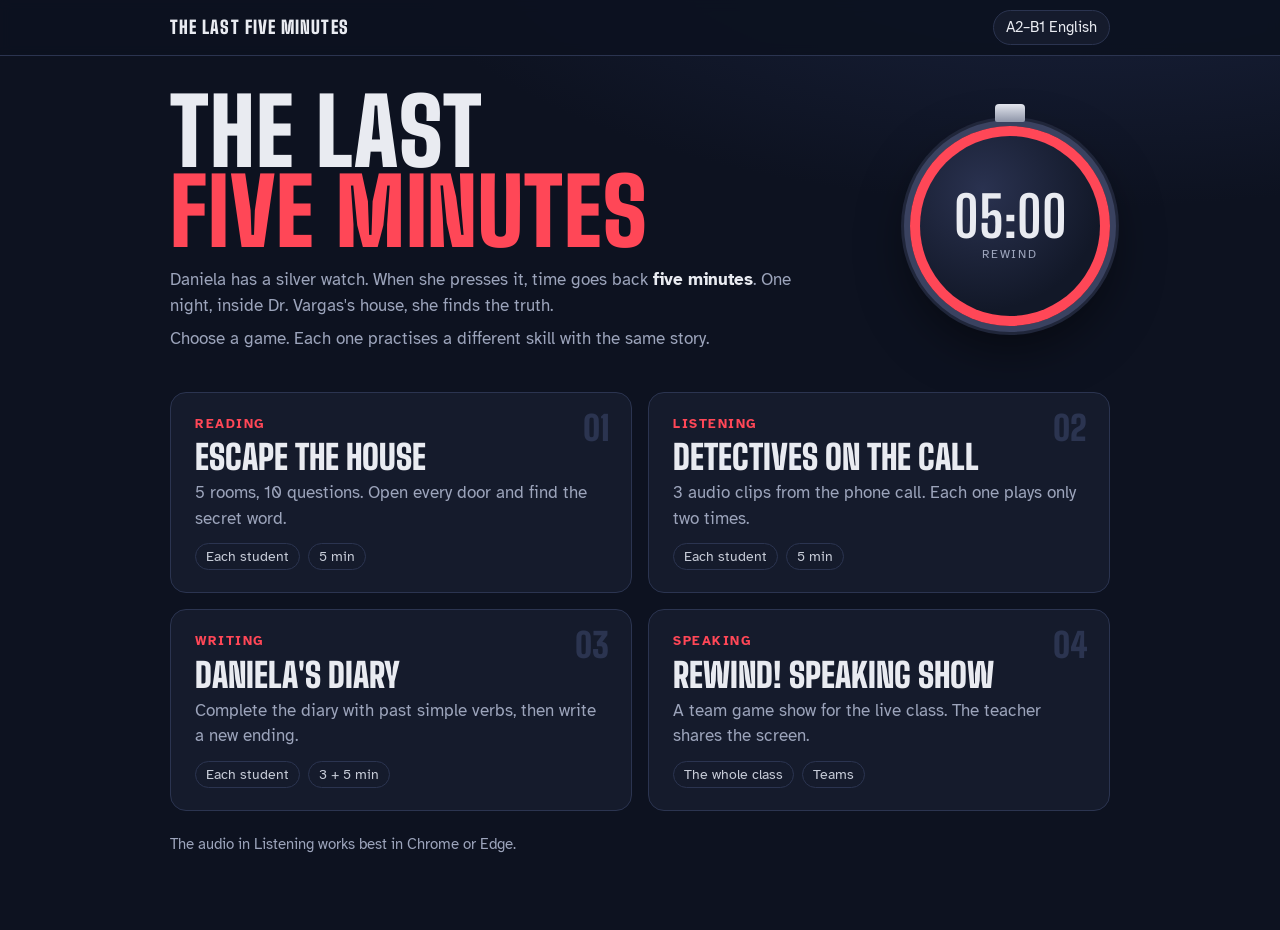
==== index.html @ 0d75cebb "The Last Five Minutes: four English games as a static site Reading, Listening, Writing and Speaking " ====
<!DOCTYPE html>
<html lang="en">
<head>
<meta charset="utf-8">
<meta name="viewport" content="width=device-width, initial-scale=1">
<title>The Last Five Minutes · English games</title>
<meta name="description" content="Four English games (Reading, Listening, Writing, Speaking) for A2–B1 students, based on the short story The Last Five Minutes.">
<link rel="preconnect" href="https://fonts.googleapis.com">
<link rel="preconnect" href="https://fonts.gstatic.com" crossorigin>
<link href="https://fonts.googleapis.com/css2?family=Big+Shoulders+Display:wght@500;700;900&family=Atkinson+Hyperlegible:ital,wght@0,400;0,700;1,400&display=swap" rel="stylesheet">
<meta name="theme-color" content="#0d1220">
<link rel="icon" href="img/favicon.svg" type="image/svg+xml">
<link rel="stylesheet" href="css/style.css">
<link rel="stylesheet" href="css/home.css">
</head>
<body class="home">
<div class="bar">
  <div class="wrap">
    <span class="brand">The Last Five Minutes</span>
    <span class="chip">A2–B1 English</span>
  </div>
</div>

<div class="wrap">
  <header class="hero">
    <div>
      <h1>The last <span>five minutes</span></h1>
      <p>Daniela has a silver watch. When she presses it, time goes back <strong>five minutes</strong>. One night, inside Dr. Vargas's house, she finds the truth.</p>
      <p>Choose a game. Each one practises a different skill with the same story.</p>
    </div>
    <div class="dial-box" aria-hidden="true">
      <div class="dial" style="--p:1"><div class="dial-face"><div><div class="dial-time">05:00</div><div class="dial-label">Rewind</div></div></div></div>
    </div>
  </header>

  <nav class="games" aria-label="Games">
    <a class="game" href="reading.html">
      <span class="num">01</span>
      <span class="skill">Reading</span>
      <span class="name">Escape the house</span>
      <span class="desc">5 rooms, 10 questions. Open every door and find the secret word.</span>
      <span class="meta-row"><span>Each student</span><span>5 min</span></span>
    </a>
    <a class="game" href="listening.html">
      <span class="num">02</span>
      <span class="skill">Listening</span>
      <span class="name">Detectives on the call</span>
      <span class="desc">3 audio clips from the phone call. Each one plays only two times.</span>
      <span class="meta-row"><span>Each student</span><span>5 min</span></span>
    </a>
    <a class="game" href="writing.html">
      <span class="num">03</span>
      <span class="skill">Writing</span>
      <span class="name">Daniela's diary</span>
      <span class="desc">Complete the diary with past simple verbs, then write a new ending.</span>
      <span class="meta-row"><span>Each student</span><span>3 + 5 min</span></span>
    </a>
    <a class="game" href="speaking.html">
      <span class="num">04</span>
      <span class="skill">Speaking</span>
      <span class="name">Rewind! Speaking show</span>
      <span class="desc">A team game show for the live class. The teacher shares the screen.</span>
      <span class="meta-row"><span>The whole class</span><span>Teams</span></span>
    </a>
  </nav>

  <p class="foot">The audio in Listening works best in Chrome or Edge.</p>
</div>
</body>
</html>
---- css/style.css ----
/* Plan: one night-time world (Dr. Vargas's house after dark). Silver watch dial is the hero.
   Camera-red is the single loud accent: the watch, REWIND and "caught" moments. Layout: one left-aligned column, tabs as numbered missions. */
:root{
  --ink:#0d1220;
  --panel:#151b2c;
  --panel-2:#1c2438;
  --line:#2b3450;
  --text:#e9ebf1;
  --muted:#9ca4bb;
  --steel:#c7ccd8;
  --alarm:#ff4757;
  --ok:#46cf9f;
  --bad:#ff7a85;
  --font-display:'Big Shoulders Display','Arial Narrow',Impact,sans-serif;
  --font-body:'Atkinson Hyperlegible',system-ui,-apple-system,'Segoe UI',sans-serif;
  color-scheme:dark;
}
*{box-sizing:border-box}
html,body{margin:0}
body{background:var(--ink);color:var(--text);font-family:var(--font-body);font-size:17px;line-height:1.5;
  background-image:radial-gradient(1200px 500px at 85% -10%, #1b2440 0%, transparent 60%);min-height:100%}
button{font:inherit;color:inherit;cursor:pointer}
button:focus-visible,input:focus-visible,textarea:focus-visible{outline:3px solid var(--steel);outline-offset:2px}
.wrap{max-width:980px;margin:0 auto;padding:0 20px 60px}

/* status bar */
.bar{position:sticky;top:0;z-index:20;background:rgba(13,18,32,.92);backdrop-filter:blur(6px);border-bottom:1px solid var(--line)}
.bar .wrap{display:flex;gap:14px;align-items:center;padding-top:10px;padding-bottom:10px;flex-wrap:wrap}
.brand{font-family:var(--font-display);font-weight:900;letter-spacing:.06em;text-transform:uppercase;font-size:18px;margin-right:auto}
.chip{display:inline-flex;align-items:center;gap:8px;border:1px solid var(--line);background:var(--panel);border-radius:999px;padding:5px 12px;font-size:15px}
.chip b{font-family:var(--font-display);font-size:22px;line-height:1;font-variant-numeric:tabular-nums}
.token-dot{width:12px;height:12px;border-radius:50%;background:var(--alarm);box-shadow:0 0 10px var(--alarm)}
.token-used .token-dot{background:transparent;border:2px solid var(--muted);box-shadow:none}
.chip input{background:transparent;border:0;border-bottom:1px solid var(--line);border-radius:0;padding:2px 4px;width:9em;min-width:0}
.ghost:disabled{opacity:.45;cursor:not-allowed}
.ghost{background:transparent;border:1px solid var(--line);border-radius:8px;padding:6px 12px;font-size:14px;color:var(--muted)}
.ghost:hover{color:var(--text);border-color:var(--steel)}
.score-pop{animation:pop .35s ease}
@keyframes pop{50%{transform:scale(1.25)}}

/* hero */
.hero{display:grid;grid-template-columns:1fr auto;gap:28px;align-items:center;padding:36px 0 24px}
.hero h1{font-family:var(--font-display);font-weight:900;text-transform:uppercase;font-size:clamp(46px,8vw,92px);line-height:.88;margin:0 0 14px;letter-spacing:.01em;text-wrap:balance}
.hero h1 span{color:var(--alarm)}
.hero p{margin:0 0 8px;max-width:58ch;color:var(--muted)}
.hero p strong{color:var(--text)}
.dial-box{display:grid;justify-items:center;gap:10px}
.dial{--p:1;width:200px;height:200px;border-radius:50%;display:grid;place-items:center;position:relative;
  background:conic-gradient(var(--alarm) calc(var(--p)*360deg), #2a3148 0);padding:10px;box-shadow:0 0 0 6px #3a4260, 0 0 0 9px #20263a, 0 20px 50px rgba(0,0,0,.5)}
.dial::before{content:"";position:absolute;top:-22px;left:50%;width:30px;height:18px;transform:translateX(-50%);background:linear-gradient(#e3e6ee,#8e95a8);border-radius:4px 4px 2px 2px}
.dial-face{width:100%;height:100%;border-radius:50%;background:radial-gradient(circle at 35% 30%,#2a3250,#121828 70%);display:grid;place-items:center;text-align:center}
.dial-time{font-family:var(--font-display);font-weight:700;font-size:56px;line-height:1;font-variant-numeric:tabular-nums}
.dial-label{font-size:12px;letter-spacing:.14em;text-transform:uppercase;color:var(--muted)}
.dial-ctrl{display:flex;gap:8px}

/* how-to strip */
.howto{display:grid;grid-template-columns:repeat(3,1fr);gap:12px;margin:6px 0 28px}
.howto div{border-left:3px solid var(--line);padding:4px 12px;font-size:15px;color:var(--muted)}
.howto b{color:var(--text);display:block}

/* tabs */
.tabs{display:grid;grid-template-columns:repeat(4,1fr);gap:10px;margin-bottom:18px}
.tab{background:var(--panel);border:1px solid var(--line);border-radius:12px;padding:12px 14px;text-align:left;display:grid;gap:2px;position:relative}
.tab .n{font-family:var(--font-display);font-size:14px;color:var(--muted);letter-spacing:.1em}
.tab .t{font-family:var(--font-display);font-weight:700;font-size:24px;text-transform:uppercase;line-height:1}
.tab .s{font-size:14px;color:var(--muted)}
.tab[aria-selected="true"]{border-color:var(--steel);background:var(--panel-2)}
.tab[aria-selected="true"] .t{color:var(--alarm)}
.tab .done{position:absolute;top:10px;right:12px;font-size:13px;color:var(--ok);display:none}
.tab.is-done .done{display:block}

.panel{display:none;background:var(--panel);border:1px solid var(--line);border-radius:16px;padding:24px}
.panel.on{display:block}
.panel h2{font-family:var(--font-display);font-weight:900;text-transform:uppercase;font-size:40px;line-height:1;margin:0 0 6px}
.panel h3{font-family:var(--font-display);font-weight:700;text-transform:uppercase;font-size:26px;margin:28px 0 8px}
.lead{color:var(--muted);margin:0 0 18px;max-width:65ch}

.btn{background:var(--steel);color:#10141f;border:0;border-radius:10px;padding:10px 18px;font-weight:700}
.btn:hover{filter:brightness(1.08)}
.btn:disabled{opacity:.4;cursor:not-allowed}
.btn.red{background:var(--alarm);color:#fff}
.btn.line{background:transparent;color:var(--text);border:1px solid var(--line)}
.row{display:flex;gap:10px;flex-wrap:wrap;align-items:center}

/* reading */
.doors{display:grid;grid-template-columns:repeat(5,1fr);gap:10px;margin-bottom:20px}
.door{border:1px solid var(--line);border-radius:10px;padding:10px 6px;text-align:center;background:var(--ink)}
.door .L{font-family:var(--font-display);font-weight:900;font-size:40px;line-height:1;color:var(--line)}
.door .r{font-size:12px;color:var(--muted);text-transform:uppercase;letter-spacing:.08em}
.door.open{border-color:var(--ok)}
.door.open .L{color:var(--ok)}
.door.now{border-color:var(--steel)}
.room-tag{font-size:13px;letter-spacing:.12em;text-transform:uppercase;color:var(--alarm);font-weight:700}
blockquote{margin:10px 0 16px;padding:12px 16px;border-left:3px solid var(--steel);background:var(--ink);border-radius:0 10px 10px 0;font-style:italic;max-width:65ch}
.q{font-weight:700;font-size:19px;margin:0 0 12px}
.opts{display:grid;grid-template-columns:repeat(2,1fr);gap:10px;max-width:640px}
.opt{background:var(--panel-2);border:1px solid var(--line);border-radius:10px;padding:12px 14px;text-align:left}
.opt:hover:not(:disabled){border-color:var(--steel)}
.opt.right{border-color:var(--ok);background:rgba(70,207,159,.14)}
.opt.wrong{border-color:var(--bad);background:rgba(255,122,133,.12);animation:shake .3s}
.opt:disabled{cursor:default}
@keyframes shake{25%{transform:translateX(-5px)}75%{transform:translateX(5px)}}
.code-in{display:flex;gap:10px;flex-wrap:wrap}
input[type=text]{background:var(--ink);border:1px solid var(--line);border-radius:8px;color:var(--text);padding:9px 12px;font:inherit;min-width:0}
.feedback{margin-top:14px;min-height:1.5em;font-weight:700}
.feedback.good{color:var(--ok)}
.final{text-align:left;padding:10px 0}
.final .word{font-family:var(--font-display);font-weight:900;font-size:clamp(60px,14vw,120px);line-height:1;letter-spacing:.12em;color:var(--ok)}

/* listening */
.speed{display:inline-flex;border:1px solid var(--line);border-radius:999px;overflow:hidden}
.speed button{background:transparent;border:0;padding:6px 14px;font-size:14px;color:var(--muted)}
.speed button[aria-pressed="true"]{background:var(--steel);color:#10141f;font-weight:700}
.evidence{border:1px solid var(--line);border-radius:14px;padding:18px;margin-top:16px;background:var(--ink)}
.ev-head{display:flex;gap:14px;align-items:center;flex-wrap:wrap;margin-bottom:12px}
.ev-head h4{margin:0;font-family:var(--font-display);font-size:24px;text-transform:uppercase;font-weight:700;margin-right:auto}
.play{width:48px;height:48px;border-radius:50%;border:0;background:var(--alarm);color:#fff;font-size:18px;display:grid;place-items:center}
.speaking{font-size:14px;color:var(--muted);min-height:1.4em}
.speaking b{color:var(--alarm)}
.lq{margin:14px 0 0}
.lq .q{font-size:17px;margin-bottom:8px}
.transcript{display:none;margin-top:14px;font-size:15px;color:var(--muted);border-top:1px dashed var(--line);padding-top:10px}
.transcript.on{display:block}
.transcript p{margin:2px 0}
.transcript b{color:var(--text)}
.note{font-size:14px;color:var(--muted)}

/* writing */
.diary{background:#f1ede2;color:#23222a;border-radius:6px 14px 14px 6px;padding:22px 24px 22px 54px;position:relative;
  background-image:repeating-linear-gradient(transparent 0 37px,#c9d3e6 37px 38px);box-shadow:inset 6px 0 0 #d9a3a7}
.diary::before{content:"";position:absolute;left:36px;top:0;bottom:0;width:2px;background:#e2a0a6}
.diary .date{font-style:italic;color:#5a5870;margin:0 0 6px}
.diary ol{margin:0;padding-left:20px}
.diary li{line-height:38px}
.diary input{background:rgba(255,255,255,.75);color:#1a1a22;border:0;border-bottom:2px solid #6a6f88;border-radius:4px 4px 0 0;width:7.5em;padding:2px 6px;font:inherit;font-weight:700}
.diary input.right{border-color:#1f9b6e;background:#d8f3e8}
.diary input.wrong{border-color:#d33b4a;background:#fbdfe2}
.diary .base{color:#6a6f88;font-size:15px}
.chips{display:flex;gap:8px;flex-wrap:wrap;margin:10px 0}
.wchip{border:1px dashed var(--line);border-radius:999px;padding:4px 12px;font-size:14px;color:var(--muted)}
.wchip.used{border-style:solid;border-color:var(--ok);color:var(--ok)}
textarea{width:100%;min-height:180px;background:var(--ink);border:1px solid var(--line);border-radius:10px;color:var(--text);font:inherit;padding:12px;resize:vertical}
.mini-clock{font-family:var(--font-display);font-weight:700;font-size:34px;font-variant-numeric:tabular-nums}
.starter{background:var(--ink);border-radius:10px;padding:12px 14px;margin:10px 0;font-style:italic;color:var(--steel)}

/* speaking */
.spk-grid{display:grid;grid-template-columns:1.3fr 1fr;gap:18px;align-items:start}
.card{background:var(--ink);border:1px solid var(--line);border-radius:14px;padding:20px}
.topic{font-family:var(--font-display);font-weight:700;font-size:32px;line-height:1.05;min-height:3.2em;margin:6px 0 14px;text-wrap:balance}
.big-clock{font-family:var(--font-display);font-weight:900;font-size:90px;line-height:1;font-variant-numeric:tabular-nums}
.rewind-btn{width:100%;padding:18px;border-radius:14px;border:0;background:var(--alarm);color:#fff;font-family:var(--font-display);font-weight:900;font-size:40px;letter-spacing:.08em;margin-top:12px;box-shadow:0 6px 0 #a3202c}
.rewind-btn:active:not(:disabled){transform:translateY(4px);box-shadow:0 2px 0 #a3202c}
.rewind-btn:disabled{opacity:.35;cursor:not-allowed}
.rw-count{color:var(--muted);margin-top:8px}
.chars{display:flex;gap:8px;flex-wrap:wrap;margin:8px 0 12px}
.qs{margin:0;padding-left:20px}
.qs li{margin:6px 0}
.vote{display:grid;gap:10px}
.vote-row{display:grid;grid-template-columns:130px 1fr 36px;gap:10px;align-items:center}
.vote-row button{background:var(--panel-2);border:1px solid var(--line);border-radius:8px;padding:8px;text-align:left}
.vbar{height:14px;background:var(--panel-2);border-radius:7px;overflow:hidden}
.vbar i{display:block;height:100%;width:0;background:var(--steel);transition:width .3s}
.vote-row span{font-family:var(--font-display);font-size:22px;font-variant-numeric:tabular-nums;text-align:right}

/* flash + modal */
.flash{position:fixed;inset:0;background:#fff;opacity:0;pointer-events:none;z-index:100}
.flash.go{animation:flash .7s ease-out}
@keyframes flash{0%{opacity:0}15%{opacity:1}100%{opacity:0}}
.modal{position:fixed;inset:0;background:rgba(5,8,15,.75);display:none;place-items:center;z-index:90;padding:20px}
.modal.on{display:grid}
.modal-box{background:var(--panel);border:2px solid var(--alarm);border-radius:16px;padding:24px;max-width:460px;width:100%}
.modal-box h3{font-family:var(--font-display);font-weight:900;font-size:40px;text-transform:uppercase;color:var(--alarm);margin:0 0 6px;line-height:1}
.modal-box p{color:var(--muted);margin:0 0 18px}
.modal-box .row{flex-direction:column;align-items:stretch}

@media (max-width:760px){
  .hero{grid-template-columns:1fr}
  .dial-box{justify-items:start}
  .tabs{grid-template-columns:repeat(2,1fr)}
  .howto{grid-template-columns:1fr}
  .spk-grid{grid-template-columns:1fr}
}
@media (max-width:440px){
  .opts{grid-template-columns:1fr}
  .doors{gap:6px}
  .door .L{font-size:30px}
  .door .r{font-size:10px}
  .panel{padding:18px}
  .diary{padding-left:44px}
  .diary::before{left:28px}
}
@media (prefers-reduced-motion:reduce){
  .flash.go{animation:flashSoft .3s}
  @keyframes flashSoft{50%{opacity:.25}}
  .opt.wrong,.score-pop{animation:none}
}

.result{margin-top:22px;border:2px solid var(--ok);border-radius:16px;padding:22px;background:var(--ink)}
.result[hidden]{display:none}
.result .big{font-family:var(--font-display);font-weight:900;font-size:clamp(40px,8vw,64px);line-height:1;text-transform:uppercase;color:var(--ok);margin:0 0 6px}
.result p{margin:4px 0;color:var(--muted)}
.result strong{color:var(--text)}
.steps{display:grid;grid-template-columns:repeat(3,1fr);gap:12px;margin:6px 0 24px}
.steps div{border-left:3px solid var(--line);padding:4px 12px;font-size:15px;color:var(--muted)}
.steps b{color:var(--text);display:block}
@media (max-width:760px){.steps{grid-template-columns:1fr}}
.panel{display:block}
.dline{display:inline}
.dchk{background:#2d3046;color:#f1ede2;border:0;border-radius:6px;padding:3px 10px;font-size:14px;font-weight:700;margin-left:4px;vertical-align:middle}
.dchk:disabled{background:#1f9b6e;cursor:default}

/* ===== v2: gate, mandatory clock, results, responsive ===== */
.sr{position:absolute;width:1px;height:1px;overflow:hidden;clip:rect(0 0 0 0);white-space:nowrap}
.gate{background:var(--panel);border:2px solid var(--steel);border-radius:16px;padding:22px;margin:0 0 22px;display:grid;gap:14px}
.gate[hidden]{display:none}
.gate h2{font-family:var(--font-display);font-weight:900;text-transform:uppercase;font-size:34px;line-height:1;margin:0}
.gate ul{margin:0;padding-left:20px;color:var(--muted);display:grid;gap:4px}
.gate li b{color:var(--text)}
.gate form{display:flex;gap:10px;flex-wrap:wrap}
.gate input{flex:1 1 220px;padding:12px 14px}
.locked{opacity:.38;pointer-events:none;user-select:none;filter:saturate(.4)}
.tchip b{min-width:3.4ch}
.tchip.warn{border-color:var(--alarm);color:var(--alarm)}
.tchip.warn b{animation:blink 1s steps(2) infinite}
@keyframes blink{50%{opacity:.35}}
.chip[hidden]{display:none}
.plays{font-size:14px;color:var(--muted)}
.plays b{color:var(--text)}
.play:disabled{background:#3a4260;cursor:not-allowed}
.lockmsg{font-size:14px;color:var(--alarm);margin:10px 0 0}
.opt.picked-wrong{border-color:var(--bad);background:rgba(255,122,133,.12)}
.stats{display:grid;grid-template-columns:repeat(4,1fr);gap:10px;margin:14px 0}
.stat{background:var(--panel);border:1px solid var(--line);border-radius:10px;padding:10px 12px}
.stat span{display:block;font-size:12px;letter-spacing:.1em;text-transform:uppercase;color:var(--muted)}
.stat b{font-family:var(--font-display);font-size:28px;line-height:1.1;font-variant-numeric:tabular-nums}
.meta{font-size:14px;color:var(--muted)}
.rv{border-top:1px solid var(--line);padding-top:12px;margin-top:14px}
.rv h5{font-family:var(--font-display);font-size:20px;text-transform:uppercase;margin:0 0 6px}
.rv ul{margin:6px 0 0;padding-left:20px}
.rv li{margin:4px 0}
.rv .tr{font-size:15px;color:var(--muted);font-style:italic}
.okc{color:var(--ok);font-weight:700}
.badc{color:var(--bad);font-weight:700}
.btn,.opt,.ghost,.play{min-height:44px}
input[type=text],textarea{font-size:16px}
.diary input{font-size:16px}
.diary input:disabled{opacity:1;-webkit-text-fill-color:#1a1a22}
.dchk{min-height:32px}
.nopaste{font-size:14px;color:var(--alarm);min-height:1.4em;margin:6px 0 0}
.phase-tag{font-size:13px;letter-spacing:.12em;text-transform:uppercase;color:var(--muted);font-weight:700}
@media (max-width:760px){
  .dial-box{display:none}
  .hero{padding:22px 0 14px}
  .stats{grid-template-columns:repeat(2,1fr)}
}
@media (max-width:560px){
  .brand,#playerChip{display:none}
  .bar .wrap{gap:6px;padding-left:12px;padding-right:12px}
  .chip{padding:4px 10px;font-size:13px}
  .chip b{font-size:19px}
  .wrap{padding-left:14px;padding-right:14px}
  .hero h1{font-size:44px}
  .opts{grid-template-columns:1fr}
  .panel{padding:16px}
  .panel h2{font-size:30px}
  .panel h3{font-size:24px}
  .gate{padding:16px}
  .gate .btn{width:100%}
  .evidence{padding:14px}
  .ev-head h4{font-size:20px;flex-basis:100%}
  .diary{padding:14px 12px 14px 28px;background-image:none}
  .diary::before{left:16px}
  .diary li{line-height:1.6;padding:8px 0;border-bottom:1px solid #c9d3e6}
  .diary input{width:7.5em}
  .dchk{min-height:40px;padding:4px 12px}
  .modal-box{padding:18px}
  .modal-box h3{font-size:32px}
  .mini-clock{font-size:28px}
  .row .btn{flex:1 1 auto}
}

/* ===== reading ===== */
.door.forced{border-color:var(--bad)}
.door.forced .L{color:var(--bad)}
.order{display:grid;gap:8px;max-width:520px}
.order .opt{display:flex;gap:12px;align-items:center}
.opt.picked{border-color:var(--steel);background:var(--panel)}
.ordn{width:28px;height:28px;flex:none;border-radius:50%;border:1px dashed var(--line);display:grid;place-items:center;font-family:var(--font-display);font-weight:900;font-size:18px}
.opt.picked .ordn{background:var(--steel);color:#10141f;border:0}
.secret{font-family:var(--font-display);font-weight:900;font-size:clamp(56px,13vw,110px);line-height:1;letter-spacing:.14em;margin:6px 0 10px}
.doors{grid-template-columns:repeat(5,minmax(0,1fr))}
.door .r{overflow:hidden;text-overflow:ellipsis;white-space:nowrap}
@media (max-width:560px){.door{padding:8px 2px}.door .r{font-size:9px;letter-spacing:.02em}.bar .ghost{padding:4px 10px;min-height:36px}}

/* link back to the home page */
a.brand{color:inherit;text-decoration:none}
a.brand:hover{color:var(--alarm)}
---- css/home.css ----
/* home page only (loaded after style.css) */
.games{display:grid;grid-template-columns:repeat(2,1fr);gap:16px;margin-top:8px}
.game{display:grid;gap:6px;align-content:start;background:var(--panel);border:1px solid var(--line);border-radius:16px;padding:22px 24px;color:var(--text);text-decoration:none;position:relative;transition:border-color .15s,transform .15s}
.game:hover{border-color:var(--alarm);transform:translateY(-2px)}
.game:focus-visible{outline:3px solid var(--steel);outline-offset:2px}
.game .num{position:absolute;top:18px;right:22px;font-family:var(--font-display);font-weight:900;font-size:34px;line-height:1;color:var(--line)}
.game:hover .num{color:var(--alarm)}
.game .skill{font-size:13px;text-transform:uppercase;letter-spacing:.12em;color:var(--alarm);font-weight:700}
.game .name{font-family:var(--font-display);font-weight:900;text-transform:uppercase;font-size:34px;line-height:1;padding-right:44px}
.game .desc{color:var(--muted)}
.game .meta-row{display:flex;gap:8px;flex-wrap:wrap;margin-top:6px}
.game .meta-row span{border:1px solid var(--line);border-radius:999px;padding:2px 10px;font-size:14px;color:var(--steel)}
.foot{color:var(--muted);font-size:15px;margin-top:22px}
@media (max-width:760px){.games{grid-template-columns:1fr}}
@media (max-width:560px){.home .brand{display:block;font-size:16px}}
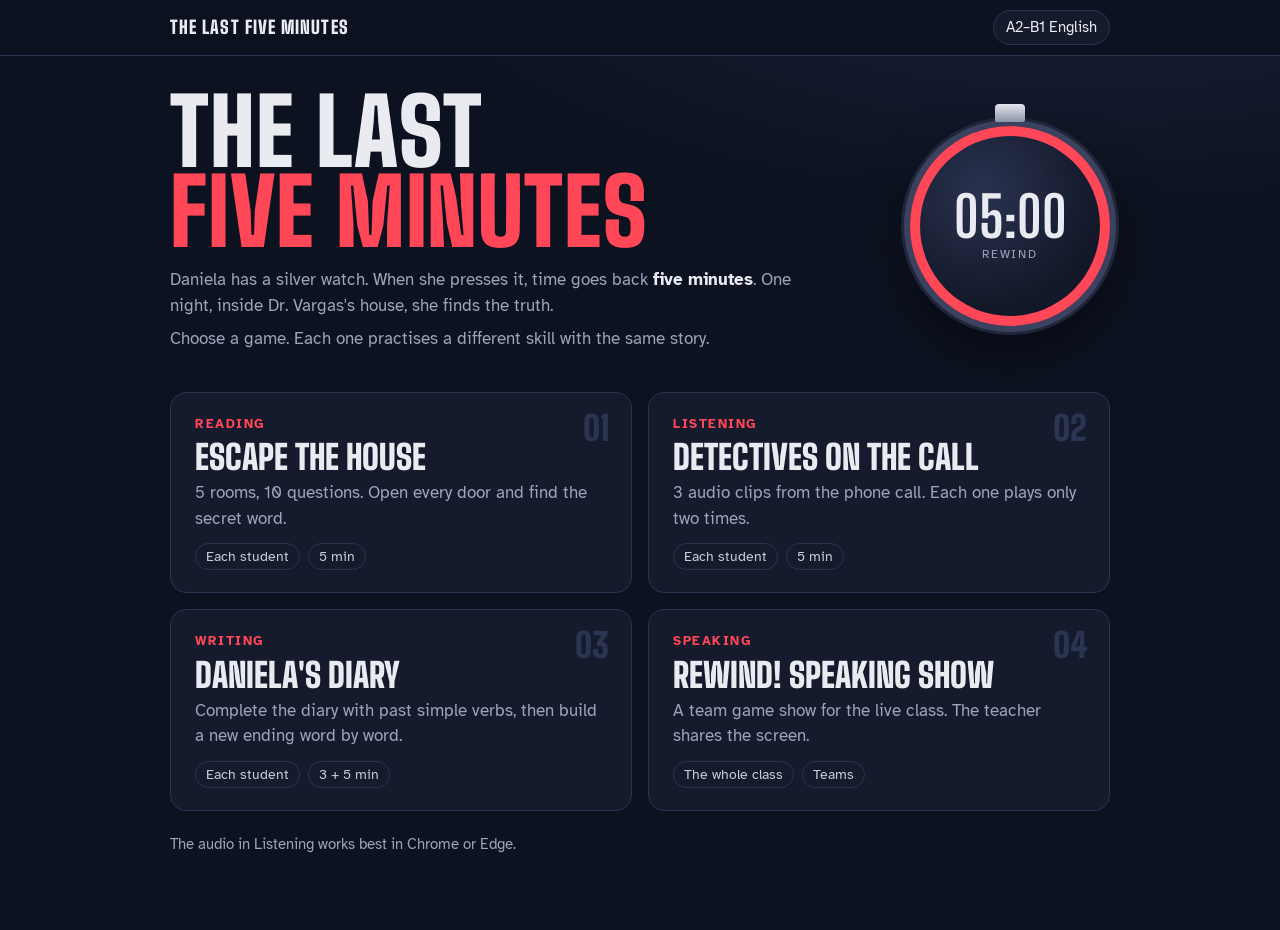
==== commit 67362805: "Floating timer, game effects and an auto-graded Writing mission 2 - Floating watch timer always on s" ====
--- a/index.html
+++ b/index.html
@@ -52,7 +52,7 @@
       <span class="num">03</span>
       <span class="skill">Writing</span>
       <span class="name">Daniela's diary</span>
-      <span class="desc">Complete the diary with past simple verbs, then write a new ending.</span>
+      <span class="desc">Complete the diary with past simple verbs, then build a new ending word by word.</span>
       <span class="meta-row"><span>Each student</span><span>3 + 5 min</span></span>
     </a>
     <a class="game" href="speaking.html">
--- a/css/style.css
+++ b/css/style.css
@@ -296,3 +296,280 @@
 /* link back to the home page */
 a.brand{color:inherit;text-decoration:none}
 a.brand:hover{color:var(--alarm)}
+
+/* ===== v3: navigation, responsive layout and polish ===== */
+[hidden]{display:none!important}
+a.btn{display:inline-flex;align-items:center;justify-content:center;text-decoration:none;text-align:center}
+a:focus-visible{outline:3px solid var(--steel);outline-offset:2px;border-radius:8px}
+::selection{background:var(--alarm);color:#fff}
+
+/* top bar: home button, compact chips, time line */
+.bar .wrap{flex-wrap:nowrap}
+.brand{display:inline-flex;align-items:center;gap:10px;min-width:0}
+.brand-txt{overflow:hidden;text-overflow:ellipsis;white-space:nowrap}
+.brand em{font-style:normal;color:var(--alarm)}
+.home-ico{width:34px;height:34px;flex:none;padding:7px;border:1px solid var(--line);border-radius:9px;background:var(--panel);color:var(--text);transition:border-color .15s,color .15s}
+a.brand:hover .home-ico{border-color:var(--alarm);color:var(--alarm)}
+.chip{white-space:nowrap}
+.ghost .ico{display:none;font-size:20px;line-height:1}
+.ghost{white-space:nowrap}
+.tline{position:absolute;left:0;bottom:-1px;height:3px;width:calc(var(--clock-p,0) * 100%);background:var(--alarm);box-shadow:0 0 12px var(--alarm);transition:width .25s linear;pointer-events:none}
+.bar:has(.tchip.warn) .tline{animation:blink 1s steps(2) infinite}
+
+/* before the start the game stays out of the way; after the end the result comes first */
+body:not(.started) .game-area{display:none}
+body.finished .game-area{display:none}
+
+/* hero becomes a compact title while playing */
+.started .hero{padding:22px 0 16px;gap:18px}
+.started .hero p{display:none}
+.started .hero h1{font-size:clamp(36px,5.5vw,58px);margin:0}
+.started .dial{width:118px;height:118px;padding:7px;box-shadow:0 0 0 4px #3a4260,0 0 0 7px #20263a,0 12px 30px rgba(0,0,0,.5)}
+.started .dial::before{top:-15px;width:22px;height:11px}
+.started .dial-time{font-size:32px}
+.started .dial-label{font-size:9px;letter-spacing:.1em}
+
+/* briefing card before the start */
+.gate{border:1px solid var(--line);background:linear-gradient(180deg,var(--panel-2),var(--panel));box-shadow:0 24px 60px rgba(0,0,0,.35);padding:26px;gap:16px}
+.gate ul{list-style:none;padding:0;gap:10px}
+.gate li{position:relative;padding-left:28px}
+.gate li::before{content:"";position:absolute;left:2px;top:.42em;width:14px;height:14px;border-radius:50%;border:2px solid var(--alarm);box-shadow:inset 0 0 0 3px var(--panel-2),inset 0 0 0 8px var(--alarm)}
+.gate input{font-size:17px;padding:13px 16px;border-radius:10px}
+.gate form .btn{padding:12px 22px;font-size:17px}
+.btn.red:disabled{background:var(--panel-2);color:var(--muted);border:1px dashed var(--line);opacity:1}
+.hint{margin:-4px 0 0;font-size:14px;color:var(--muted)}
+#doneCard{border-color:var(--ok);background:linear-gradient(180deg,rgba(70,207,159,.10),var(--panel))}
+#doneCard h2{color:var(--ok)}
+.row .btn{min-height:44px}
+
+/* panels and controls */
+.panel{border-radius:18px}
+.btn{transition:filter .15s,transform .1s}
+.btn:active:not(:disabled){transform:translateY(1px)}
+.opt{transition:border-color .15s,background .15s,transform .1s;line-height:1.35}
+.opt:active:not(:disabled){transform:scale(.99)}
+.opt:disabled:not(.right):not(.picked-wrong){opacity:.75}
+.opt.right::after{content:" \2713";color:var(--ok);font-weight:700}
+.opt.picked-wrong::after{content:" \2717";color:var(--bad);font-weight:700}
+.q{line-height:1.35}
+.lq + .lq{margin-top:22px}
+.feedback{font-size:18px}
+
+/* reading */
+.door{transition:border-color .2s,box-shadow .2s,transform .2s}
+.door.now{box-shadow:0 0 0 1px var(--steel) inset,0 8px 24px rgba(0,0,0,.35);transform:translateY(-2px)}
+.door.open{background:rgba(70,207,159,.08)}
+.door.forced{background:rgba(255,122,133,.07)}
+#nextRoom{margin-top:6px;padding:12px 22px;font-size:17px}
+
+/* listening */
+.evidence{transition:border-color .2s,box-shadow .2s}
+.evidence.is-playing{border-color:var(--alarm);box-shadow:0 0 0 1px var(--alarm) inset}
+.evidence.is-done{border-color:rgba(70,207,159,.55)}
+.ev-count{font-family:var(--font-body);font-size:13px;font-weight:700;letter-spacing:.04em;color:var(--muted);border:1px solid var(--line);border-radius:999px;padding:2px 9px;vertical-align:middle;white-space:nowrap}
+.evidence.is-done .ev-count{color:var(--ok);border-color:var(--ok)}
+.play{width:54px;height:54px;font-size:20px;box-shadow:0 6px 18px rgba(255,71,87,.35);transition:transform .1s}
+.play:active:not(:disabled){transform:scale(.95)}
+.play:disabled{box-shadow:none}
+.evidence.is-playing .play{animation:ring 1.2s ease-out infinite}
+@keyframes ring{0%{box-shadow:0 0 0 0 rgba(255,71,87,.55)}100%{box-shadow:0 0 0 14px rgba(255,71,87,0)}}
+.eq{display:inline-flex;gap:2px;align-items:flex-end;height:14px;margin-right:6px;vertical-align:-2px}
+.eq i{width:3px;background:var(--alarm);border-radius:1px;animation:eq .9s ease-in-out infinite}
+.eq i:nth-child(2){animation-delay:.15s}
+.eq i:nth-child(3){animation-delay:.3s}
+.eq i:nth-child(4){animation-delay:.45s}
+@keyframes eq{0%,100%{height:4px}50%{height:14px}}
+.lockmsg{background:rgba(255,71,87,.08);border:1px dashed rgba(255,71,87,.45);border-radius:10px;padding:10px 12px;color:var(--text)}
+
+/* writing */
+.diary input:focus{outline:3px solid #6a6f88;outline-offset:1px}
+.meter{position:relative;height:8px;background:var(--panel-2);border-radius:4px;margin:10px 0 2px}
+.meter i{display:block;height:100%;width:0;background:var(--muted);border-radius:4px;transition:width .2s,background .2s}
+.meter i.ok{background:var(--steel)}
+.meter i.bonus{background:var(--ok)}
+.meter .mark{position:absolute;left:60%;top:-4px;bottom:-4px;width:2px;background:var(--text);opacity:.5;border-radius:1px}
+#storySec{margin-top:18px}
+
+/* results */
+.result{box-shadow:0 24px 60px rgba(0,0,0,.35)}
+
+@media (max-width:760px){
+  .started .hero{padding:16px 0 12px}
+}
+@media (max-width:560px){
+  .bar .brand{display:inline-flex;margin-right:auto}
+  .brand-txt,#tLabel,#tokenText,.ghost .lbl{display:none}
+  .ghost .ico{display:inline}
+  .bar .wrap{gap:6px}
+  .home-ico{width:36px;height:36px}
+  #tokenChip{padding:4px 9px;gap:0;min-height:30px}
+  .bar .ghost{width:38px;padding:0;display:grid;place-items:center}
+  .started .hero h1{font-size:34px}
+  .gate{padding:18px}
+  .gate h2{font-size:30px}
+  .row .btn,.row a.btn{flex:1 1 calc(50% - 10px)}
+  .play{width:50px;height:50px}
+  .ev-head{gap:10px}
+  .ev-head .plays{margin-right:auto}
+  .lq + .lq{margin-top:18px}
+  .doors{gap:5px}
+}
+@media (prefers-reduced-motion:reduce){
+  .tline,.door,.btn,.opt{transition:none}
+  .evidence.is-playing .play,.eq i,.bar:has(.tchip.warn) .tline{animation:none}
+}
+
+/* v3 fixes */
+.gate .meta:empty{display:none}
+@media (max-width:560px){
+  #setup .row .btn{padding:10px 12px}
+  #setup .row .btn.red{flex-basis:100%}
+}
+
+/* ===== v4: always-visible timer, game effects, Writing redesign ===== */
+
+/* floating watch: fixed on screen while a game runs */
+.ftimer{position:fixed;right:18px;bottom:18px;z-index:60;width:104px;height:104px;border-radius:50%;display:none;place-items:center;
+  background:radial-gradient(circle at 35% 30%,#2a3250,#0f1424 70%);box-shadow:0 0 0 4px #3a4260,0 0 0 7px #1a2033,0 14px 34px rgba(0,0,0,.55)}
+.ftimer::before{content:"";position:absolute;top:-13px;left:50%;width:22px;height:11px;transform:translateX(-50%);background:linear-gradient(#e3e6ee,#8e95a8);border-radius:4px 4px 2px 2px}
+.ftimer svg{position:absolute;inset:6px;width:calc(100% - 12px);height:calc(100% - 12px);transform:rotate(-90deg)}
+.ftimer .trk{fill:none;stroke:#2a3148;stroke-width:6}
+.ftimer .arc{fill:none;stroke:var(--ok);stroke-width:6;stroke-linecap:round;stroke-dasharray:100;stroke-dashoffset:0;transition:stroke-dashoffset .3s linear,stroke .3s}
+.ftimer .ft-in{position:relative;text-align:center;line-height:1}
+.ftimer .ft-time{display:block;font-family:var(--font-display);font-weight:900;font-size:30px;font-variant-numeric:tabular-nums}
+.ftimer .ft-label{display:block;font-size:9px;letter-spacing:.12em;text-transform:uppercase;color:var(--muted);margin-top:3px}
+.ftimer.warn .arc{stroke:var(--alarm)}
+.ftimer.warn{animation:tpulse 1s ease-in-out infinite}
+.ftimer.warn .ft-time{color:var(--alarm)}
+@keyframes tpulse{50%{box-shadow:0 0 0 4px var(--alarm),0 0 0 7px #1a2033,0 0 30px rgba(255,71,87,.6)}}
+.started:not(.finished) .ftimer{display:grid}
+body[data-page="speaking"] .ftimer{display:none}
+body[data-page="speaking"].running .ftimer{display:grid}
+body.started:not(.finished) > .wrap{padding-bottom:140px}
+
+/* sound button */
+.ghost.snd{font-size:17px;line-height:1;padding:6px 10px}
+
+/* +points */
+.fx-points{position:fixed;z-index:120;width:60px;text-align:center;pointer-events:none;font-family:var(--font-display);font-weight:900;font-size:34px;color:var(--ok);
+  text-shadow:0 2px 0 #0b3d2c,0 0 18px rgba(70,207,159,.6);animation:floatup 1.1s ease-out forwards}
+.fx-points.neg{color:var(--bad)}
+@keyframes floatup{0%{opacity:0;transform:translateY(10px) scale(.6)}15%{opacity:1;transform:translateY(0) scale(1.15)}100%{opacity:0;transform:translateY(-70px) scale(1)}}
+
+/* shake on a wrong answer */
+.fx-shake{animation:wshake .45s}
+@keyframes wshake{15%{transform:translateX(-8px)}30%{transform:translateX(7px)}45%{transform:translateX(-5px)}60%{transform:translateX(4px)}75%{transform:translateX(-2px)}}
+
+/* confetti canvas */
+.fx-confetti{position:fixed;inset:0;width:100%;height:100%;z-index:130;pointer-events:none}
+
+/* stars on the result */
+.fx-stars{display:flex;gap:6px;margin:6px 0 10px}
+.fx-stars span{font-size:46px;line-height:1;color:#2b3450;animation:starpop .5s cubic-bezier(.2,1.6,.4,1) both;animation-delay:var(--d)}
+.fx-stars span.on{color:#ffd166;text-shadow:0 0 18px rgba(255,209,102,.55)}
+@keyframes starpop{0%{transform:scale(0) rotate(-40deg);opacity:0}100%{transform:scale(1) rotate(0);opacity:1}}
+
+/* reveal card */
+.fx-reveal{position:fixed;inset:0;z-index:110;display:grid;place-items:center;pointer-events:none;opacity:0;transition:opacity .2s}
+.fx-reveal.on{opacity:1;pointer-events:auto;background:rgba(5,8,15,.55)}
+.fx-card{background:linear-gradient(180deg,#1d2a3c,var(--panel));border:2px solid var(--ok);border-radius:22px;padding:26px 34px;text-align:center;min-width:240px;max-width:86vw;
+  box-shadow:0 30px 80px rgba(0,0,0,.6),0 0 40px rgba(70,207,159,.25);transform:scale(.7) rotateY(70deg);transition:transform .45s cubic-bezier(.2,1.4,.4,1)}
+.fx-reveal.on .fx-card{transform:scale(1) rotateY(0)}
+.fx-reveal.bad .fx-card{border-color:var(--bad);box-shadow:0 30px 80px rgba(0,0,0,.6),0 0 40px rgba(255,122,133,.25)}
+.fx-kicker{font-size:13px;letter-spacing:.14em;text-transform:uppercase;color:var(--muted);font-weight:700}
+.fx-big{font-family:var(--font-display);font-weight:900;font-size:110px;line-height:1;color:var(--ok);margin:6px 0}
+.fx-reveal.bad .fx-big{color:var(--bad)}
+.fx-title{font-family:var(--font-display);font-weight:900;font-size:32px;text-transform:uppercase;line-height:1}
+.fx-sub{color:var(--muted);margin-top:6px}
+
+/* entrance animations */
+@keyframes fadeup{0%{opacity:0;transform:translateY(14px)}100%{opacity:1;transform:none}}
+.started .game-area{animation:fadeup .45s ease-out both}
+#room.enter blockquote{animation:fadeup .4s ease-out both}
+#room.enter .lq{animation:fadeup .45s ease-out both}
+#room.enter .lq + .lq{animation-delay:.12s}
+
+/* listening: case files */
+.ev-ico{width:44px;height:44px;flex:none;border-radius:12px;display:grid;place-items:center;font-size:22px;background:var(--panel-2);border:1px solid var(--line)}
+.evidence{position:relative;overflow:hidden}
+.evidence.is-done::after{content:"SOLVED";position:absolute;top:18px;right:-34px;transform:rotate(18deg);padding:4px 44px;background:rgba(70,207,159,.16);border:2px solid var(--ok);
+  color:var(--ok);font-family:var(--font-display);font-weight:900;font-size:18px;letter-spacing:.2em;animation:stamp .4s cubic-bezier(.2,1.6,.4,1) both;pointer-events:none}
+.evidence.is-done .ev-head .play,.evidence.is-done .ev-head .plays{visibility:hidden}
+@keyframes stamp{0%{transform:rotate(18deg) scale(2.2);opacity:0}100%{transform:rotate(18deg) scale(1);opacity:1}}
+
+/* speaking: cards flip in */
+.flip-in{animation:flipin .55s cubic-bezier(.2,1.2,.4,1) both;transform-origin:50% 50%}
+@keyframes flipin{0%{transform:perspective(700px) rotateY(-90deg);opacity:0}100%{transform:perspective(700px) rotateY(0);opacity:1}}
+
+/* ---- Writing: Mission 1 diary (one sentence per row) ---- */
+.progress-row{display:flex;gap:12px;align-items:center;margin:0 0 14px}
+.pbar{flex:1;height:8px;background:var(--panel-2);border-radius:4px;overflow:hidden;max-width:360px}
+.pbar i{display:block;height:100%;width:0;background:var(--ok);transition:width .3s}
+.diary{background:#f4efe3;background-image:none;box-shadow:inset 6px 0 0 #d9a3a7,0 18px 40px rgba(0,0,0,.35);padding:22px 22px 14px 44px;border-radius:8px 16px 16px 8px}
+.diary::before{left:30px}
+.diary .date{font-family:'Caveat',cursive;font-style:normal;font-size:28px;line-height:1.1;color:#3b3a52;margin:0 0 6px}
+.diary ol{list-style:none;padding:0;margin:0}
+.diary li.dl{line-height:1.5;padding:0;border-bottom:1px solid #d7deeb}
+.diary li.dl:last-child{border-bottom:0}
+.dline{display:grid;grid-template-columns:30px 1fr auto;gap:12px;align-items:center;padding:12px 0}
+.dn{width:28px;height:28px;border-radius:50%;display:grid;place-items:center;font-weight:700;font-size:14px;background:#e5dfcf;color:#4c4a63}
+.dl.right .dn{background:#1f9b6e;color:#fff}
+.dl.wrong .dn{background:#d33b4a;color:#fff}
+.ds{margin:0;font-size:18px;color:#23222a}
+.blank{display:inline-flex;flex-direction:column;align-items:center;vertical-align:middle;margin:0 4px;position:relative;top:4px}
+.diary .blank input{width:8em;text-align:center;font-weight:700;font-size:18px;padding:4px 8px;background:#fff;border:0;border-bottom:3px solid #6a6f88;border-radius:6px 6px 0 0;color:#1a1a22}
+.blank small{font-size:12px;color:#6a6f88;font-weight:700;letter-spacing:.04em;margin-top:2px;text-transform:lowercase}
+.dl.right .blank input{background:#d8f3e8;border-color:#1f9b6e;color:#11553d}
+.dl.wrong .blank input{background:#fbdfe2;border-color:#d33b4a;color:#7a1f29;text-decoration:line-through}
+.fix{font-weight:700;color:#1f9b6e;white-space:nowrap}
+.dchk{min-width:76px;min-height:42px;border-radius:10px;font-size:15px;background:#2d3046;color:#f4efe3}
+.dchk:hover:not(:disabled){filter:brightness(1.25)}
+.dl.right .dchk{background:#1f9b6e}
+.dl.wrong .dchk{background:#d33b4a}
+.dl.right .dchk:disabled,.dl.wrong .dchk:disabled{opacity:1}
+
+/* ---- Writing: Mission 2 sentence builder ---- */
+.bdots{display:flex;gap:8px;margin:14px 0}
+.bdots span{width:34px;height:34px;border-radius:50%;display:grid;place-items:center;font-weight:700;font-size:15px;border:2px solid var(--line);color:var(--muted)}
+.bdots span.now{border-color:var(--steel);color:var(--text);box-shadow:0 0 0 4px rgba(199,204,216,.15)}
+.bdots span.ok{border-color:var(--ok);background:var(--ok);color:#0b2a1f}
+.bdots span.bad{border-color:var(--bad);background:rgba(255,122,133,.18);color:var(--bad)}
+.b-head{display:flex;justify-content:space-between;gap:10px;flex-wrap:wrap;align-items:baseline;margin-bottom:10px}
+.answer-line{display:flex;flex-wrap:wrap;gap:8px;min-height:64px;padding:12px;border-radius:14px;background:var(--ink);border:2px dashed var(--line);margin-bottom:14px;align-items:center}
+.slot{width:54px;height:40px;border-bottom:3px solid var(--line);border-radius:4px}
+.bank{display:flex;flex-wrap:wrap;gap:10px;margin-bottom:16px}
+.tile{min-height:46px;padding:8px 16px;border-radius:12px;border:0;background:#f4efe3;color:#23222a;font-weight:700;font-size:18px;
+  box-shadow:0 4px 0 #b9b19d;transition:transform .1s,box-shadow .1s,opacity .15s}
+.tile:hover:not(:disabled){transform:translateY(-2px);box-shadow:0 6px 0 #b9b19d}
+.tile:active:not(:disabled){transform:translateY(3px);box-shadow:0 1px 0 #b9b19d}
+.tile.used{opacity:.18;box-shadow:none;cursor:default}
+.tile.in{background:var(--steel);color:#10141f;box-shadow:0 4px 0 #7d8396;animation:tilein .25s cubic-bezier(.2,1.6,.4,1)}
+@keyframes tilein{0%{transform:scale(.6)}100%{transform:scale(1)}}
+.ending-box{margin-top:20px;border-left:3px solid var(--steel);padding:6px 0 6px 16px}
+.ending{margin:6px 0 0;font-size:18px;line-height:1.6}
+.ending .ph{color:var(--muted);font-style:italic}
+.ending .s-ok{color:var(--text);animation:fadeup .4s ease-out both}
+.ending .s-bad{color:var(--muted);text-decoration:underline wavy rgba(255,122,133,.6);text-underline-offset:4px}
+
+@media (max-width:560px){
+  .ftimer{width:84px;height:84px;right:12px;bottom:12px}
+  .ftimer .ft-time{font-size:24px}
+  .ftimer .ft-label{display:none}
+  #tChip{display:none}
+  .fx-big{font-size:84px}
+  .fx-title{font-size:26px}
+  .diary{padding:14px 12px 8px 28px}
+  .diary::before{left:16px}
+  .dline{grid-template-columns:24px 1fr auto;gap:8px;padding:10px 0}
+  .dn{width:24px;height:24px;font-size:12px}
+  .ds{font-size:17px}
+  .dchk{min-width:58px;min-height:40px;padding:4px 8px;font-size:14px}
+  .diary .blank input{width:7em;font-size:17px}
+  .tile{font-size:17px;padding:8px 13px}
+  .evidence.is-done::after{font-size:14px;top:12px}
+}
+@media (prefers-reduced-motion:reduce){
+  .ftimer.warn,.fx-points,.fx-stars span,.flip-in,.started .game-area,#room.enter blockquote,#room.enter .lq,.evidence.is-done::after,.tile.in,.ending .s-ok{animation:none}
+  .fx-card{transition:none}
+}
+.dl:not(.right):not(.wrong) .dchk:disabled{background:#2d3046;opacity:.45}
